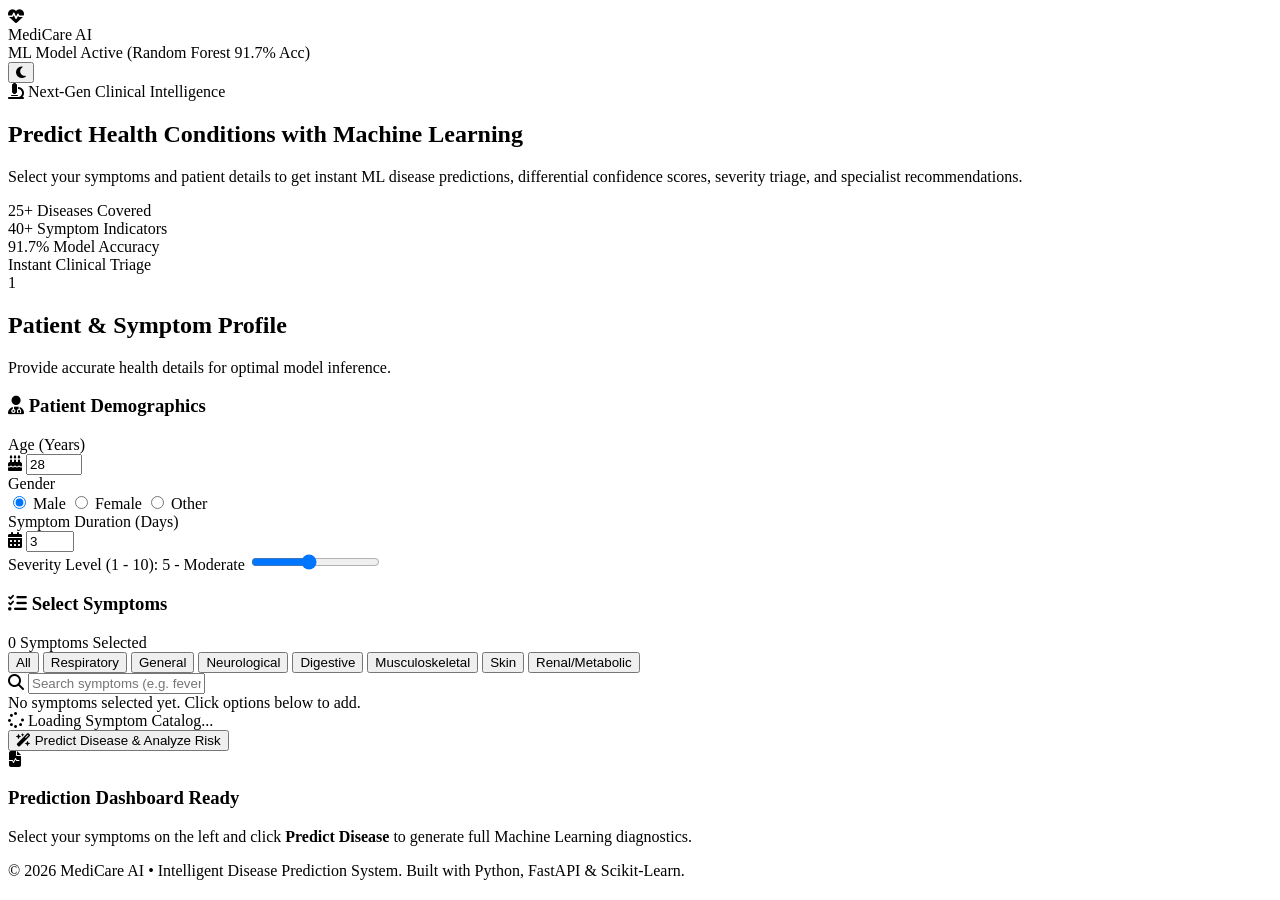
==== index.html @ 53eed22d "Add files via upload" ====
<!DOCTYPE html>
<html lang="en" data-theme="dark">
<head>
    <meta charset="UTF-8">
    <meta name="viewport" content="width=device-width, initial-scale=1.0">
    <title>MediCare AI | Intelligent Disease Prediction & Clinical Triage</title>
    <meta name="description" content="AI-driven machine learning health platform predicting disease likelihood based on symptom profile and demographic factors with clinical precautions.">
    <link rel="preconnect" href="https://fonts.googleapis.com">
    <link rel="preconnect" href="https://fonts.gstatic.com" crossorigin>
    <link href="https://fonts.googleapis.com/css2?family=Plus+Jakarta+Sans:wght@300;400;500;600;700;800&display=swap" rel="stylesheet">
    <link rel="stylesheet" href="https://cdnjs.cloudflare.com/ajax/libs/font-awesome/6.5.1/css/all.min.css">
    <link rel="stylesheet" href="css/style.css">

</head>
<body>

    <!-- Ambient Background Glows -->
    <div class="bg-glow blob-1"></div>
    <div class="bg-glow blob-2"></div>
    <div class="bg-glow blob-3"></div>

    <!-- Navigation Header -->
    <header class="navbar">
        <div class="nav-container">
            <div class="logo">
                <div class="logo-icon">
                    <i class="fa-solid fa-heart-pulse pulse-anim"></i>
                </div>
                <span class="logo-text">MediCare <span class="accent-text">AI</span></span>
            </div>

            <div class="nav-status">
                <span class="status-dot"></span>
                <span class="status-text">ML Model Active (Random Forest 91.7% Acc)</span>
            </div>

            <div class="nav-actions">
                <button id="themeToggle" class="icon-btn" title="Toggle Light/Dark Theme">
                    <i class="fa-solid fa-moon"></i>
                </button>
            </div>
        </div>
    </header>

    <main class="main-content">
        <!-- Hero Banner -->
        <section class="hero-section">
            <div class="hero-badge">
                <i class="fa-solid fa-microscope"></i> Next-Gen Clinical Intelligence
            </div>
            <h1 class="hero-title">Predict Health Conditions with <span class="gradient-text">Machine Learning</span></h1>
            <p class="hero-subtitle">Select your symptoms and patient details to get instant ML disease predictions, differential confidence scores, severity triage, and specialist recommendations.</p>
            
            <div class="hero-stats">
                <div class="stat-card">
                    <span class="stat-number">25+</span>
                    <span class="stat-label">Diseases Covered</span>
                </div>
                <div class="stat-card">
                    <span class="stat-number">40+</span>
                    <span class="stat-label">Symptom Indicators</span>
                </div>
                <div class="stat-card">
                    <span class="stat-number">91.7%</span>
                    <span class="stat-label">Model Accuracy</span>
                </div>
                <div class="stat-card">
                    <span class="stat-number">Instant</span>
                    <span class="stat-label">Clinical Triage</span>
                </div>
            </div>
        </section>

        <!-- Main Assessment Container -->
        <div class="app-grid">
            <!-- Left Side: Interactive Input Form -->
            <section class="card form-card" id="checkerSection">
                <div class="card-header">
                    <div class="step-badge">1</div>
                    <div>
                        <h2>Patient & Symptom Profile</h2>
                        <p class="card-desc">Provide accurate health details for optimal model inference.</p>
                    </div>
                </div>

                <form id="predictionForm">
                    <!-- Demographics Section -->
                    <div class="form-section">
                        <h3 class="section-title"><i class="fa-solid fa-user-doctor"></i> Patient Demographics</h3>
                        
                        <div class="form-row">
                            <div class="form-group">
                                <label for="ageInput">Age (Years)</label>
                                <div class="input-icon-wrapper">
                                    <i class="fa-solid fa-cake-candles"></i>
                                    <input type="number" id="ageInput" name="age" min="1" max="120" value="28" required>
                                </div>
                            </div>

                            <div class="form-group">
                                <label>Gender</label>
                                <div class="gender-selector">
                                    <label class="gender-btn active">
                                        <input type="radio" name="gender" value="male" checked> Male
                                    </label>
                                    <label class="gender-btn">
                                        <input type="radio" name="gender" value="female"> Female
                                    </label>
                                    <label class="gender-btn">
                                        <input type="radio" name="gender" value="other"> Other
                                    </label>
                                </div>
                            </div>
                        </div>

                        <div class="form-row">
                            <div class="form-group">
                                <label for="durationInput">Symptom Duration (Days)</label>
                                <div class="input-icon-wrapper">
                                    <i class="fa-solid fa-calendar-days"></i>
                                    <input type="number" id="durationInput" name="duration_days" min="1" max="90" value="3" required>
                                </div>
                            </div>

                            <div class="form-group">
                                <label for="severitySlider">Severity Level (1 - 10): <span id="severityVal" class="severity-badge mod">5 - Moderate</span></label>
                                <input type="range" id="severitySlider" name="severity_level" min="1" max="10" value="5" class="custom-slider">
                            </div>
                        </div>
                    </div>

                    <!-- Symptom Selector Section -->
                    <div class="form-section">
                        <div class="symptoms-header">
                            <h3 class="section-title"><i class="fa-solid fa-list-check"></i> Select Symptoms</h3>
                            <span class="selected-count" id="selectedCountBadge">0 Symptoms Selected</span>
                        </div>

                        <!-- Category Filter Tabs -->
                        <div class="category-tabs" id="categoryTabs">
                            <button type="button" class="tab-btn active" data-category="all">All</button>
                            <button type="button" class="tab-btn" data-category="Respiratory">Respiratory</button>
                            <button type="button" class="tab-btn" data-category="General">General</button>
                            <button type="button" class="tab-btn" data-category="Neurological">Neurological</button>
                            <button type="button" class="tab-btn" data-category="Digestive">Digestive</button>
                            <button type="button" class="tab-btn" data-category="Musculoskeletal">Musculoskeletal</button>
                            <button type="button" class="tab-btn" data-category="Skin & Allergies">Skin</button>
                            <button type="button" class="tab-btn" data-category="Metabolic & Renal">Renal/Metabolic</button>
                        </div>

                        <!-- Symptom Search Bar -->
                        <div class="search-box">
                            <i class="fa-solid fa-magnifying-glass"></i>
                            <input type="text" id="symptomSearch" placeholder="Search symptoms (e.g. fever, cough, chest pain, nausea)...">
                            <button type="button" id="clearSearchBtn" class="clear-btn" style="display:none;"><i class="fa-solid fa-xmark"></i></button>
                        </div>

                        <!-- Selected Symptoms Chips Tray -->
                        <div class="chips-container" id="selectedChipsTray">
                            <span class="chips-placeholder">No symptoms selected yet. Click options below to add.</span>
                        </div>

                        <!-- Symptoms Grid -->
                        <div class="symptoms-grid" id="symptomsGrid">
                            <!-- Dynamically populated from API -->
                            <div class="loading-spinner"><i class="fa-solid fa-spinner fa-spin"></i> Loading Symptom Catalog...</div>
                        </div>
                    </div>

                    <button type="submit" class="submit-btn" id="predictBtn">
                        <span><i class="fa-solid fa-wand-magic-sparkles"></i> Predict Disease & Analyze Risk</span>
                        <div class="btn-spinner" style="display: none;"><i class="fa-solid fa-circle-notch fa-spin"></i></div>
                    </button>
                </form>
            </section>

            <!-- Right Side: Results Dashboard -->
            <section class="card results-card" id="resultsSection">
                <!-- Empty Placeholder state when no prediction made -->
                <div class="placeholder-state" id="resultsPlaceholder">
                    <div class="placeholder-icon">
                        <i class="fa-solid fa-file-waveform"></i>
                    </div>
                    <h3>Prediction Dashboard Ready</h3>
                    <p>Select your symptoms on the left and click <strong>Predict Disease</strong> to generate full Machine Learning diagnostics.</p>
                </div>

                <!-- Active Results Content (Hidden until submit) -->
                <div class="results-content" id="resultsContent" style="display: none;">
                    
                    <!-- Clinical Disclaimer Banner -->
                    <div class="disclaimer-alert">
                        <i class="fa-solid fa-triangle-exclamation"></i>
                        <span><strong>Medical Disclaimer:</strong> This prediction is generated by an ML model for informational triage only. Always consult a licensed healthcare professional.</span>
                    </div>

                    <!-- Primary Diagnosis Hero Card -->
                    <div class="primary-diagnosis-box" id="primaryCard">
                        <div class="diagnosis-header">
                            <div>
                                <span class="sub-label">Primary ML Prediction</span>
                                <h2 id="resDiseaseName" class="disease-title">--</h2>
                            </div>
                            <div class="triage-badge" id="resTriageBadge">--</div>
                        </div>

                        <!-- Circular gauge and breakdown -->
                        <div class="gauge-grid">
                            <div class="confidence-gauge">
                                <svg class="gauge-svg" viewBox="0 0 120 120">
                                    <circle class="gauge-bg" cx="60" cy="60" r="50"></circle>
                                    <circle class="gauge-bar" id="gaugeCircle" cx="60" cy="60" r="50" stroke-dasharray="314" stroke-dashoffset="314"></circle>
                                </svg>
                                <div class="gauge-text">
                                    <span id="resConfidenceVal" class="percent-val">0%</span>
                                    <span class="percent-label">Match Confidence</span>
                                </div>
                            </div>

                            <div class="diagnosis-details">
                                <p id="resDescription" class="disease-desc">--</p>
                                <div class="specialist-badge">
                                    <i class="fa-solid fa-user-doctor"></i> Recommended Specialist: <strong id="resSpecialist">--</strong>
                                </div>
                            </div>
                        </div>
                    </div>

                    <!-- Precautions & Action Plan -->
                    <div class="info-section">
                        <h3 class="info-title"><i class="fa-solid fa-shield-halved"></i> Recommended Precautions & Action Steps</h3>
                        <div class="precautions-grid" id="resPrecautions">
                            <!-- Populated dynamically -->
                        </div>
                    </div>

                    <!-- Emergency Red Flags -->
                    <div class="emergency-box" id="resEmergencyBox">
                        <i class="fa-solid fa-bell-concierge"></i>
                        <div>
                            <h4>Emergency Warning Indicators</h4>
                            <p id="resEmergencyText">--</p>
                        </div>
                    </div>

                    <!-- Differential Diagnoses Chart -->
                    <div class="info-section">
                        <h3 class="info-title"><i class="fa-solid fa-chart-column"></i> Differential Diagnosis Probabilities</h3>
                        <div class="differential-list" id="resDifferentialList">
                            <!-- Differential probability bars -->
                        </div>
                    </div>

                    <!-- Action Bar -->
                    <div class="results-actions">
                        <button type="button" class="btn btn-outline" id="printReportBtn">
                            <i class="fa-solid fa-print"></i> Print Clinical Report
                        </button>
                        <button type="button" class="btn btn-secondary" id="resetFormBtn">
                            <i class="fa-solid fa-rotate-left"></i> New Assessment
                        </button>
                    </div>

                </div>
            </section>
        </div>
    </main>

    <footer class="footer">
        <div class="footer-content">
            <p>&copy; 2026 MediCare AI • Intelligent Disease Prediction System. Built with Python, FastAPI & Scikit-Learn.</p>
        </div>
    </footer>

    <script src="js/main.js"></script>

</body>
</html>
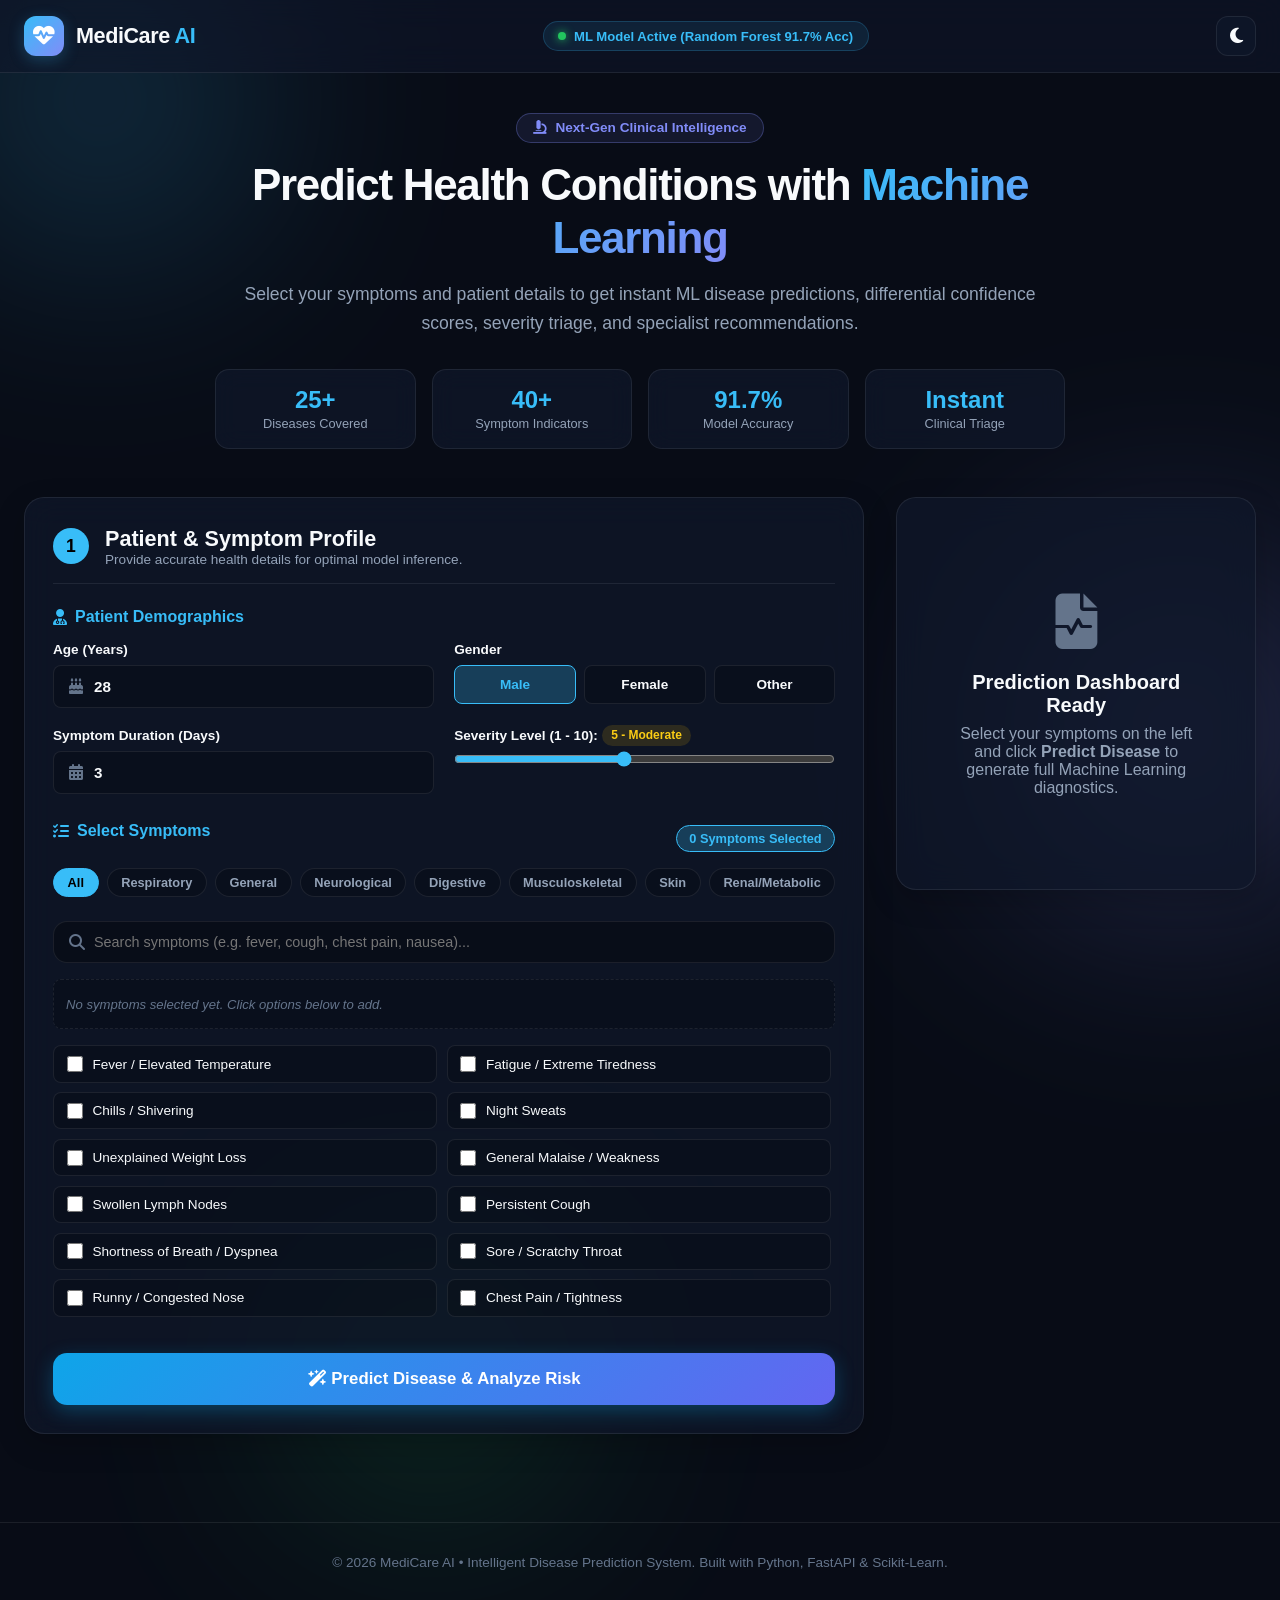
==== commit 004db9b9: "Update MediCare AI project" ====
--- a/index.html
+++ b/index.html
@@ -9,7 +9,7 @@
     <link rel="preconnect" href="https://fonts.gstatic.com" crossorigin>
     <link href="https://fonts.googleapis.com/css2?family=Plus+Jakarta+Sans:wght@300;400;500;600;700;800&display=swap" rel="stylesheet">
     <link rel="stylesheet" href="https://cdnjs.cloudflare.com/ajax/libs/font-awesome/6.5.1/css/all.min.css">
-    <link rel="stylesheet" href="css/style.css">
+    <link rel="stylesheet" href="style.css">
 
 </head>
 <body>
@@ -272,7 +272,7 @@
         </div>
     </footer>
 
-    <script src="js/main.js"></script>
+    <script src="main.js"></script>
 
 </body>
 </html>
--- a/style.css
+++ b/style.css
@@ -0,0 +1,1008 @@
+/* ==========================================================================
+   MediCare AI - Modern Clinical UI & Design System
+   ========================================================================== */
+
+:root {
+    /* Color Palette - Dark Theme Default */
+    --bg-primary: #080c16;
+    --bg-secondary: #0f172a;
+    --bg-card: rgba(15, 23, 42, 0.75);
+    --bg-card-hover: rgba(30, 41, 59, 0.85);
+    --border-color: rgba(255, 255, 255, 0.08);
+    --border-highlight: rgba(56, 189, 248, 0.3);
+    
+    --text-main: #f8fafc;
+    --text-muted: #94a3b8;
+    --text-dim: #64748b;
+    
+    --accent-primary: #38bdf8;
+    --accent-secondary: #818cf8;
+    --accent-glow: rgba(56, 189, 248, 0.25);
+    
+    /* Risk Triage Colors */
+    --risk-low-bg: rgba(34, 197, 94, 0.15);
+    --risk-low-text: #4ade80;
+    --risk-mod-bg: rgba(234, 179, 8, 0.15);
+    --risk-mod-text: #facc15;
+    --risk-high-bg: rgba(249, 115, 22, 0.15);
+    --risk-high-text: #fb923c;
+    --risk-emergency-bg: rgba(239, 68, 68, 0.2);
+    --risk-emergency-text: #f87171;
+
+    --radius-sm: 8px;
+    --radius-md: 14px;
+    --radius-lg: 20px;
+
+    --transition: all 0.3s cubic-bezier(0.4, 0, 0.2, 1);
+}
+
+[data-theme="light"] {
+    --bg-primary: #f1f5f9;
+    --bg-secondary: #ffffff;
+    --bg-card: rgba(255, 255, 255, 0.85);
+    --bg-card-hover: rgba(241, 245, 249, 0.95);
+    --border-color: rgba(0, 0, 0, 0.08);
+    --border-highlight: rgba(14, 165, 233, 0.4);
+    
+    --text-main: #0f172a;
+    --text-muted: #475569;
+    --text-dim: #94a3b8;
+
+    --accent-primary: #0284c7;
+    --accent-secondary: #4f46e5;
+    --accent-glow: rgba(2, 132, 199, 0.15);
+}
+
+* {
+    box-sizing: border-box;
+    margin: 0;
+    padding: 0;
+    font-family: 'Plus Jakarta Sans', -apple-system, BlinkMacSystemFont, sans-serif;
+}
+
+body {
+    background-color: var(--bg-primary);
+    color: var(--text-main);
+    min-height: 100vh;
+    overflow-x: hidden;
+    position: relative;
+}
+
+/* Ambient Background Blobs */
+.bg-glow {
+    position: absolute;
+    border-radius: 50%;
+    filter: blur(120px);
+    z-index: -1;
+    pointer-events: none;
+    opacity: 0.4;
+}
+
+.blob-1 {
+    width: 400px;
+    height: 400px;
+    background: radial-gradient(circle, #38bdf8 0%, transparent 70%);
+    top: -100px;
+    left: -100px;
+}
+
+.blob-2 {
+    width: 500px;
+    height: 500px;
+    background: radial-gradient(circle, #818cf8 0%, transparent 70%);
+    top: 30%;
+    right: -150px;
+}
+
+.blob-3 {
+    width: 350px;
+    height: 350px;
+    background: radial-gradient(circle, #22c55e 0%, transparent 70%);
+    bottom: 50px;
+    left: 20%;
+}
+
+/* Navigation Header */
+.navbar {
+    background: rgba(15, 23, 42, 0.6);
+    backdrop-filter: blur(16px);
+    -webkit-backdrop-filter: blur(16px);
+    border-bottom: 1px solid var(--border-color);
+    position: sticky;
+    top: 0;
+    z-index: 100;
+}
+
+.nav-container {
+    max-width: 1300px;
+    margin: 0 auto;
+    padding: 1rem 1.5rem;
+    display: flex;
+    align-items: center;
+    justify-content: space-between;
+}
+
+.logo {
+    display: flex;
+    align-items: center;
+    gap: 0.75rem;
+    font-weight: 800;
+    font-size: 1.35rem;
+}
+
+.logo-icon {
+    width: 40px;
+    height: 40px;
+    background: linear-gradient(135deg, var(--accent-primary), var(--accent-secondary));
+    border-radius: 12px;
+    display: flex;
+    align-items: center;
+    justify-content: center;
+    color: #fff;
+    box-shadow: 0 4px 15px var(--accent-glow);
+}
+
+.pulse-anim {
+    animation: pulse 1.8s infinite;
+}
+
+@keyframes pulse {
+    0% { transform: scale(1); }
+    50% { transform: scale(1.15); }
+    100% { transform: scale(1); }
+}
+
+.logo-text {
+    letter-spacing: -0.02em;
+}
+
+.accent-text {
+    color: var(--accent-primary);
+}
+
+.gradient-text {
+    background: linear-gradient(135deg, var(--accent-primary), #818cf8);
+    -webkit-background-clip: text;
+    -webkit-text-fill-color: transparent;
+}
+
+.nav-status {
+    display: flex;
+    align-items: center;
+    gap: 0.5rem;
+    background: rgba(56, 189, 248, 0.1);
+    border: 1px solid rgba(56, 189, 248, 0.2);
+    padding: 0.4rem 0.9rem;
+    border-radius: 20px;
+    font-size: 0.82rem;
+    color: var(--accent-primary);
+    font-weight: 600;
+}
+
+.status-dot {
+    width: 8px;
+    height: 8px;
+    background-color: #22c55e;
+    border-radius: 50%;
+    box-shadow: 0 0 8px #22c55e;
+}
+
+.icon-btn {
+    background: var(--bg-card);
+    border: 1px solid var(--border-color);
+    color: var(--text-main);
+    width: 40px;
+    height: 40px;
+    border-radius: 12px;
+    cursor: pointer;
+    transition: var(--transition);
+    display: flex;
+    align-items: center;
+    justify-content: center;
+    font-size: 1.1rem;
+}
+
+.icon-btn:hover {
+    border-color: var(--accent-primary);
+    color: var(--accent-primary);
+}
+
+/* Main Container */
+.main-content {
+    max-width: 1300px;
+    margin: 0 auto;
+    padding: 2.5rem 1.5rem;
+}
+
+/* Hero Section */
+.hero-section {
+    text-align: center;
+    max-width: 850px;
+    margin: 0 auto 3rem auto;
+}
+
+.hero-badge {
+    display: inline-flex;
+    align-items: center;
+    gap: 0.5rem;
+    padding: 0.4rem 1rem;
+    background: rgba(129, 140, 248, 0.1);
+    border: 1px solid rgba(129, 140, 248, 0.3);
+    border-radius: 30px;
+    color: #818cf8;
+    font-size: 0.85rem;
+    font-weight: 600;
+    margin-bottom: 1rem;
+}
+
+.hero-title {
+    font-size: 2.75rem;
+    font-weight: 800;
+    line-height: 1.2;
+    letter-spacing: -0.03em;
+    margin-bottom: 1rem;
+}
+
+.hero-subtitle {
+    color: var(--text-muted);
+    font-size: 1.1rem;
+    line-height: 1.6;
+    margin-bottom: 2rem;
+}
+
+.hero-stats {
+    display: grid;
+    grid-template-columns: repeat(4, 1fr);
+    gap: 1rem;
+    margin-top: 1.5rem;
+}
+
+.stat-card {
+    background: var(--bg-card);
+    border: 1px solid var(--border-color);
+    padding: 1rem;
+    border-radius: var(--radius-md);
+    backdrop-filter: blur(12px);
+}
+
+.stat-number {
+    display: block;
+    font-size: 1.5rem;
+    font-weight: 800;
+    color: var(--accent-primary);
+}
+
+.stat-label {
+    font-size: 0.8rem;
+    color: var(--text-muted);
+}
+
+/* Application Layout Grid */
+.app-grid {
+    display: grid;
+    grid-template-columns: 1.2fr 1fr;
+    gap: 2rem;
+    align-items: start;
+}
+
+/* Glassmorphism Cards */
+.card {
+    background: var(--bg-card);
+    border: 1px solid var(--border-color);
+    border-radius: var(--radius-lg);
+    padding: 1.75rem;
+    backdrop-filter: blur(16px);
+    -webkit-backdrop-filter: blur(16px);
+    box-shadow: 0 10px 30px rgba(0, 0, 0, 0.2);
+    transition: var(--transition);
+}
+
+.card-header {
+    display: flex;
+    align-items: center;
+    gap: 1rem;
+    margin-bottom: 1.5rem;
+    padding-bottom: 1rem;
+    border-bottom: 1px solid var(--border-color);
+}
+
+.step-badge {
+    width: 36px;
+    height: 36px;
+    background: var(--accent-primary);
+    color: #000;
+    font-weight: 800;
+    border-radius: 50%;
+    display: flex;
+    align-items: center;
+    justify-content: center;
+    font-size: 1.1rem;
+}
+
+.card-header h2 {
+    font-size: 1.35rem;
+    font-weight: 700;
+}
+
+.card-desc {
+    color: var(--text-muted);
+    font-size: 0.85rem;
+}
+
+/* Form Styling */
+.form-section {
+    margin-bottom: 1.75rem;
+}
+
+.section-title {
+    font-size: 1rem;
+    font-weight: 700;
+    color: var(--accent-primary);
+    margin-bottom: 1rem;
+    display: flex;
+    align-items: center;
+    gap: 0.5rem;
+}
+
+.form-row {
+    display: grid;
+    grid-template-columns: 1fr 1fr;
+    gap: 1.25rem;
+    margin-bottom: 1.25rem;
+}
+
+.form-group {
+    display: flex;
+    flex-direction: column;
+    gap: 0.5rem;
+}
+
+.form-group label {
+    font-size: 0.85rem;
+    font-weight: 600;
+    color: var(--text-main);
+}
+
+.input-icon-wrapper {
+    position: relative;
+    display: flex;
+    align-items: center;
+}
+
+.input-icon-wrapper i {
+    position: absolute;
+    left: 1rem;
+    color: var(--text-dim);
+}
+
+.input-icon-wrapper input {
+    width: 100%;
+    padding: 0.75rem 1rem 0.75rem 2.5rem;
+    background: rgba(0, 0, 0, 0.2);
+    border: 1px solid var(--border-color);
+    border-radius: var(--radius-sm);
+    color: var(--text-main);
+    font-size: 0.95rem;
+    font-weight: 600;
+    outline: none;
+    transition: var(--transition);
+}
+
+.input-icon-wrapper input:focus {
+    border-color: var(--accent-primary);
+    box-shadow: 0 0 0 3px var(--accent-glow);
+}
+
+/* Gender Toggle Buttons */
+.gender-selector {
+    display: grid;
+    grid-template-columns: repeat(3, 1fr);
+    gap: 0.5rem;
+}
+
+.gender-btn {
+    background: rgba(0, 0, 0, 0.2);
+    border: 1px solid var(--border-color);
+    padding: 0.7rem;
+    text-align: center;
+    border-radius: var(--radius-sm);
+    cursor: pointer;
+    font-size: 0.85rem;
+    font-weight: 600;
+    transition: var(--transition);
+}
+
+.gender-btn input {
+    display: none;
+}
+
+.gender-btn.active {
+    background: var(--accent-glow);
+    border-color: var(--accent-primary);
+    color: var(--accent-primary);
+}
+
+/* Custom Slider */
+.custom-slider {
+    width: 100%;
+    accent-color: var(--accent-primary);
+    cursor: pointer;
+}
+
+.severity-badge {
+    padding: 0.2rem 0.6rem;
+    border-radius: 12px;
+    font-size: 0.75rem;
+    font-weight: 700;
+}
+
+.severity-badge.low { background: var(--risk-low-bg); color: var(--risk-low-text); }
+.severity-badge.mod { background: var(--risk-mod-bg); color: var(--risk-mod-text); }
+.severity-badge.high { background: var(--risk-high-bg); color: var(--risk-high-text); }
+
+/* Symptoms Selector Header */
+.symptoms-header {
+    display: flex;
+    justify-content: space-between;
+    align-items: center;
+    margin-bottom: 0.75rem;
+}
+
+.selected-count {
+    background: var(--accent-glow);
+    color: var(--accent-primary);
+    padding: 0.3rem 0.8rem;
+    border-radius: 20px;
+    font-size: 0.8rem;
+    font-weight: 700;
+    border: 1px solid var(--accent-primary);
+}
+
+/* Category Tabs */
+.category-tabs {
+    display: flex;
+    gap: 0.5rem;
+    overflow-x: auto;
+    padding-bottom: 0.5rem;
+    margin-bottom: 1rem;
+    scrollbar-width: thin;
+}
+
+.tab-btn {
+    background: rgba(0, 0, 0, 0.2);
+    border: 1px solid var(--border-color);
+    color: var(--text-muted);
+    padding: 0.4rem 0.85rem;
+    border-radius: 20px;
+    font-size: 0.8rem;
+    font-weight: 600;
+    cursor: pointer;
+    white-space: nowrap;
+    transition: var(--transition);
+}
+
+.tab-btn:hover, .tab-btn.active {
+    background: var(--accent-primary);
+    color: #000;
+    border-color: var(--accent-primary);
+}
+
+/* Search Box */
+.search-box {
+    position: relative;
+    margin-bottom: 1rem;
+}
+
+.search-box i {
+    position: absolute;
+    left: 1rem;
+    top: 50%;
+    transform: translateY(-50%);
+    color: var(--text-dim);
+}
+
+.search-box input {
+    width: 100%;
+    padding: 0.75rem 2.5rem 0.75rem 2.5rem;
+    background: rgba(0, 0, 0, 0.3);
+    border: 1px solid var(--border-color);
+    border-radius: var(--radius-md);
+    color: var(--text-main);
+    font-size: 0.9rem;
+    outline: none;
+    transition: var(--transition);
+}
+
+.search-box input:focus {
+    border-color: var(--accent-primary);
+}
+
+.clear-btn {
+    position: absolute;
+    right: 1rem;
+    top: 50%;
+    transform: translateY(-50%);
+    background: none;
+    border: none;
+    color: var(--text-dim);
+    cursor: pointer;
+}
+
+/* Chips Container */
+.chips-container {
+    display: flex;
+    flex-wrap: wrap;
+    gap: 0.5rem;
+    padding: 0.75rem;
+    background: rgba(0, 0, 0, 0.2);
+    border: 1px dashed var(--border-color);
+    border-radius: var(--radius-sm);
+    min-height: 50px;
+    margin-bottom: 1rem;
+    align-items: center;
+}
+
+.chips-placeholder {
+    color: var(--text-dim);
+    font-size: 0.82rem;
+    font-style: italic;
+}
+
+.symptom-chip {
+    background: linear-gradient(135deg, var(--accent-primary), var(--accent-secondary));
+    color: #000;
+    padding: 0.35rem 0.75rem;
+    border-radius: 16px;
+    font-size: 0.8rem;
+    font-weight: 700;
+    display: inline-flex;
+    align-items: center;
+    gap: 0.4rem;
+    animation: fadeIn 0.2s ease;
+}
+
+.symptom-chip i {
+    cursor: pointer;
+}
+
+@keyframes fadeIn {
+    from { opacity: 0; transform: scale(0.9); }
+    to { opacity: 1; transform: scale(1); }
+}
+
+/* Symptoms Grid */
+.symptoms-grid {
+    display: grid;
+    grid-template-columns: repeat(2, 1fr);
+    gap: 0.6rem;
+    max-height: 280px;
+    overflow-y: auto;
+    padding-right: 0.3rem;
+}
+
+.symptom-checkbox-card {
+    background: rgba(0, 0, 0, 0.2);
+    border: 1px solid var(--border-color);
+    padding: 0.6rem 0.8rem;
+    border-radius: var(--radius-sm);
+    display: flex;
+    align-items: center;
+    gap: 0.6rem;
+    cursor: pointer;
+    font-size: 0.85rem;
+    transition: var(--transition);
+    user-select: none;
+}
+
+.symptom-checkbox-card:hover {
+    background: var(--bg-card-hover);
+    border-color: var(--border-highlight);
+}
+
+.symptom-checkbox-card.selected {
+    border-color: var(--accent-primary);
+    background: var(--accent-glow);
+}
+
+.symptom-checkbox-card input {
+    accent-color: var(--accent-primary);
+    width: 16px;
+    height: 16px;
+}
+
+/* Submit Button */
+.submit-btn {
+    width: 100%;
+    padding: 1rem;
+    background: linear-gradient(135deg, #0ea5e9, #6366f1);
+    color: #fff;
+    border: none;
+    border-radius: var(--radius-md);
+    font-size: 1.05rem;
+    font-weight: 700;
+    cursor: pointer;
+    transition: var(--transition);
+    display: flex;
+    align-items: center;
+    justify-content: center;
+    gap: 0.75rem;
+    box-shadow: 0 6px 20px rgba(14, 165, 233, 0.3);
+    margin-top: 1rem;
+}
+
+.submit-btn:hover {
+    transform: translateY(-2px);
+    box-shadow: 0 10px 25px rgba(14, 165, 233, 0.4);
+}
+
+/* Results Card Placeholder */
+.placeholder-state {
+    text-align: center;
+    padding: 4rem 2rem;
+    color: var(--text-muted);
+}
+
+.placeholder-icon {
+    font-size: 3.5rem;
+    color: var(--text-dim);
+    margin-bottom: 1rem;
+    animation: float 3s ease-in-out infinite;
+}
+
+@keyframes float {
+    0%, 100% { transform: translateY(0); }
+    50% { transform: translateY(-10px); }
+}
+
+.placeholder-state h3 {
+    font-size: 1.25rem;
+    color: var(--text-main);
+    margin-bottom: 0.5rem;
+}
+
+/* Disclaimer Alert */
+.disclaimer-alert {
+    background: rgba(234, 179, 8, 0.1);
+    border: 1px solid rgba(234, 179, 8, 0.3);
+    color: #facc15;
+    padding: 0.8rem 1rem;
+    border-radius: var(--radius-sm);
+    font-size: 0.8rem;
+    display: flex;
+    align-items: flex-start;
+    gap: 0.75rem;
+    margin-bottom: 1.5rem;
+    line-height: 1.4;
+}
+
+/* Primary Diagnosis Box */
+.primary-diagnosis-box {
+    background: linear-gradient(135deg, rgba(30, 41, 59, 0.9), rgba(15, 23, 42, 0.95));
+    border: 1px solid var(--border-highlight);
+    border-radius: var(--radius-md);
+    padding: 1.5rem;
+    margin-bottom: 1.5rem;
+    position: relative;
+    overflow: hidden;
+}
+
+.diagnosis-header {
+    display: flex;
+    justify-content: space-between;
+    align-items: flex-start;
+    margin-bottom: 1.25rem;
+}
+
+.sub-label {
+    font-size: 0.78rem;
+    text-transform: uppercase;
+    letter-spacing: 0.05em;
+    color: var(--accent-primary);
+    font-weight: 700;
+}
+
+.disease-title {
+    font-size: 1.65rem;
+    font-weight: 800;
+    margin-top: 0.2rem;
+}
+
+/* Triage Badges */
+.triage-badge {
+    padding: 0.4rem 1rem;
+    border-radius: 20px;
+    font-size: 0.82rem;
+    font-weight: 800;
+    text-transform: uppercase;
+    letter-spacing: 0.03em;
+}
+
+.triage-badge.Low { background: var(--risk-low-bg); color: var(--risk-low-text); border: 1px solid var(--risk-low-text); }
+.triage-badge.Moderate { background: var(--risk-mod-bg); color: var(--risk-mod-text); border: 1px solid var(--risk-mod-text); }
+.triage-badge.High { background: var(--risk-high-bg); color: var(--risk-high-text); border: 1px solid var(--risk-high-text); }
+.triage-badge.Emergency { background: var(--risk-emergency-bg); color: var(--risk-emergency-text); border: 1px solid var(--risk-emergency-text); animation: pulse 1.5s infinite; }
+
+/* Gauge Grid */
+.gauge-grid {
+    display: grid;
+    grid-template-columns: 120px 1fr;
+    gap: 1.5rem;
+    align-items: center;
+}
+
+.confidence-gauge {
+    position: relative;
+    width: 120px;
+    height: 120px;
+}
+
+.gauge-svg {
+    transform: rotate(-90deg);
+    width: 100%;
+    height: 100%;
+}
+
+.gauge-bg {
+    fill: none;
+    stroke: rgba(255, 255, 255, 0.1);
+    stroke-width: 10;
+}
+
+.gauge-bar {
+    fill: none;
+    stroke: var(--accent-primary);
+    stroke-width: 10;
+    stroke-linecap: round;
+    transition: stroke-dashoffset 1.5s cubic-bezier(0.1, 1, 0.1, 1);
+}
+
+.gauge-text {
+    position: absolute;
+    top: 50%;
+    left: 50%;
+    transform: translate(-50%, -50%);
+    text-align: center;
+}
+
+.percent-val {
+    display: block;
+    font-size: 1.4rem;
+    font-weight: 800;
+    color: var(--text-main);
+}
+
+.percent-label {
+    font-size: 0.65rem;
+    color: var(--text-muted);
+    text-transform: uppercase;
+}
+
+.disease-desc {
+    font-size: 0.9rem;
+    line-height: 1.5;
+    color: var(--text-muted);
+    margin-bottom: 0.75rem;
+}
+
+.specialist-badge {
+    display: inline-block;
+    background: rgba(129, 140, 248, 0.15);
+    color: #818cf8;
+    padding: 0.4rem 0.8rem;
+    border-radius: var(--radius-sm);
+    font-size: 0.85rem;
+    font-weight: 600;
+}
+
+/* Info Sections */
+.info-section {
+    margin-bottom: 1.5rem;
+}
+
+.info-title {
+    font-size: 0.95rem;
+    font-weight: 700;
+    margin-bottom: 0.75rem;
+    display: flex;
+    align-items: center;
+    gap: 0.5rem;
+    color: var(--text-main);
+}
+
+.precautions-grid {
+    display: grid;
+    grid-template-columns: repeat(2, 1fr);
+    gap: 0.75rem;
+}
+
+.precaution-card {
+    background: rgba(0, 0, 0, 0.2);
+    border: 1px solid var(--border-color);
+    padding: 0.8rem;
+    border-radius: var(--radius-sm);
+    font-size: 0.82rem;
+    line-height: 1.4;
+    display: flex;
+    gap: 0.6rem;
+}
+
+.precaution-card i {
+    color: var(--accent-primary);
+    font-size: 0.9rem;
+    margin-top: 0.1rem;
+}
+
+/* Emergency Warning Box */
+.emergency-box {
+    background: var(--risk-emergency-bg);
+    border: 1px solid var(--risk-emergency-text);
+    padding: 1rem;
+    border-radius: var(--radius-md);
+    color: var(--risk-emergency-text);
+    display: flex;
+    gap: 1rem;
+    align-items: flex-start;
+    margin-bottom: 1.5rem;
+}
+
+.emergency-box i {
+    font-size: 1.5rem;
+    margin-top: 0.2rem;
+}
+
+.emergency-box h4 {
+    font-size: 0.9rem;
+    font-weight: 800;
+    margin-bottom: 0.2rem;
+}
+
+.emergency-box p {
+    font-size: 0.82rem;
+    line-height: 1.4;
+}
+
+/* Differential Probability List */
+.differential-list {
+    display: flex;
+    flex-direction: column;
+    gap: 0.75rem;
+}
+
+.diff-item {
+    display: flex;
+    flex-direction: column;
+    gap: 0.3rem;
+}
+
+.diff-info {
+    display: flex;
+    justify-content: space-between;
+    font-size: 0.85rem;
+    font-weight: 600;
+}
+
+.diff-bar-bg {
+    height: 8px;
+    background: rgba(255, 255, 255, 0.08);
+    border-radius: 4px;
+    overflow: hidden;
+}
+
+.diff-bar-fill {
+    height: 100%;
+    background: linear-gradient(90deg, var(--accent-primary), var(--accent-secondary));
+    border-radius: 4px;
+    width: 0%;
+    transition: width 1s ease-out;
+}
+
+/* Results Actions */
+.results-actions {
+    display: grid;
+    grid-template-columns: 1fr 1fr;
+    gap: 1rem;
+    margin-top: 1.5rem;
+    padding-top: 1rem;
+    border-top: 1px solid var(--border-color);
+}
+
+.btn {
+    padding: 0.75rem 1rem;
+    border-radius: var(--radius-sm);
+    font-size: 0.9rem;
+    font-weight: 700;
+    cursor: pointer;
+    border: none;
+    display: flex;
+    align-items: center;
+    justify-content: center;
+    gap: 0.5rem;
+    transition: var(--transition);
+}
+
+.btn-outline {
+    background: transparent;
+    border: 1px solid var(--accent-primary);
+    color: var(--accent-primary);
+}
+
+.btn-outline:hover {
+    background: var(--accent-glow);
+}
+
+.btn-secondary {
+    background: rgba(255, 255, 255, 0.08);
+    color: var(--text-main);
+}
+
+.btn-secondary:hover {
+    background: rgba(255, 255, 255, 0.15);
+}
+
+/* Footer */
+.footer {
+    text-align: center;
+    padding: 2rem 1.5rem;
+    border-top: 1px solid var(--border-color);
+    color: var(--text-dim);
+    font-size: 0.85rem;
+    margin-top: 3rem;
+}
+
+/* Responsive Media Queries */
+@media (max-width: 1024px) {
+    .app-grid {
+        grid-template-columns: 1fr;
+    }
+    .hero-stats {
+        grid-template-columns: repeat(2, 1fr);
+    }
+}
+
+@media (max-width: 640px) {
+    .hero-title {
+        font-size: 2rem;
+    }
+    .form-row {
+        grid-template-columns: 1fr;
+    }
+    .symptoms-grid {
+        grid-template-columns: 1fr;
+    }
+    .precautions-grid {
+        grid-template-columns: 1fr;
+    }
+    .gauge-grid {
+        grid-template-columns: 1fr;
+        justify-items: center;
+        text-align: center;
+    }
+}
+
+/* Print Stylesheet for Printable Summary Report */
+@media print {
+    body {
+        background: #fff !important;
+        color: #000 !important;
+    }
+    .navbar, .bg-glow, .hero-section, .form-card, .results-actions, .footer {
+        display: none !important;
+    }
+    .app-grid {
+        grid-template-columns: 1fr !important;
+    }
+    .results-card {
+        border: none !important;
+        box-shadow: none !important;
+        padding: 0 !important;
+        background: transparent !important;
+    }
+    .primary-diagnosis-box {
+        border: 2px solid #000 !important;
+        background: #f8fafc !important;
+        color: #000 !important;
+    }
+    .disease-title {
+        color: #000 !important;
+    }
+}
